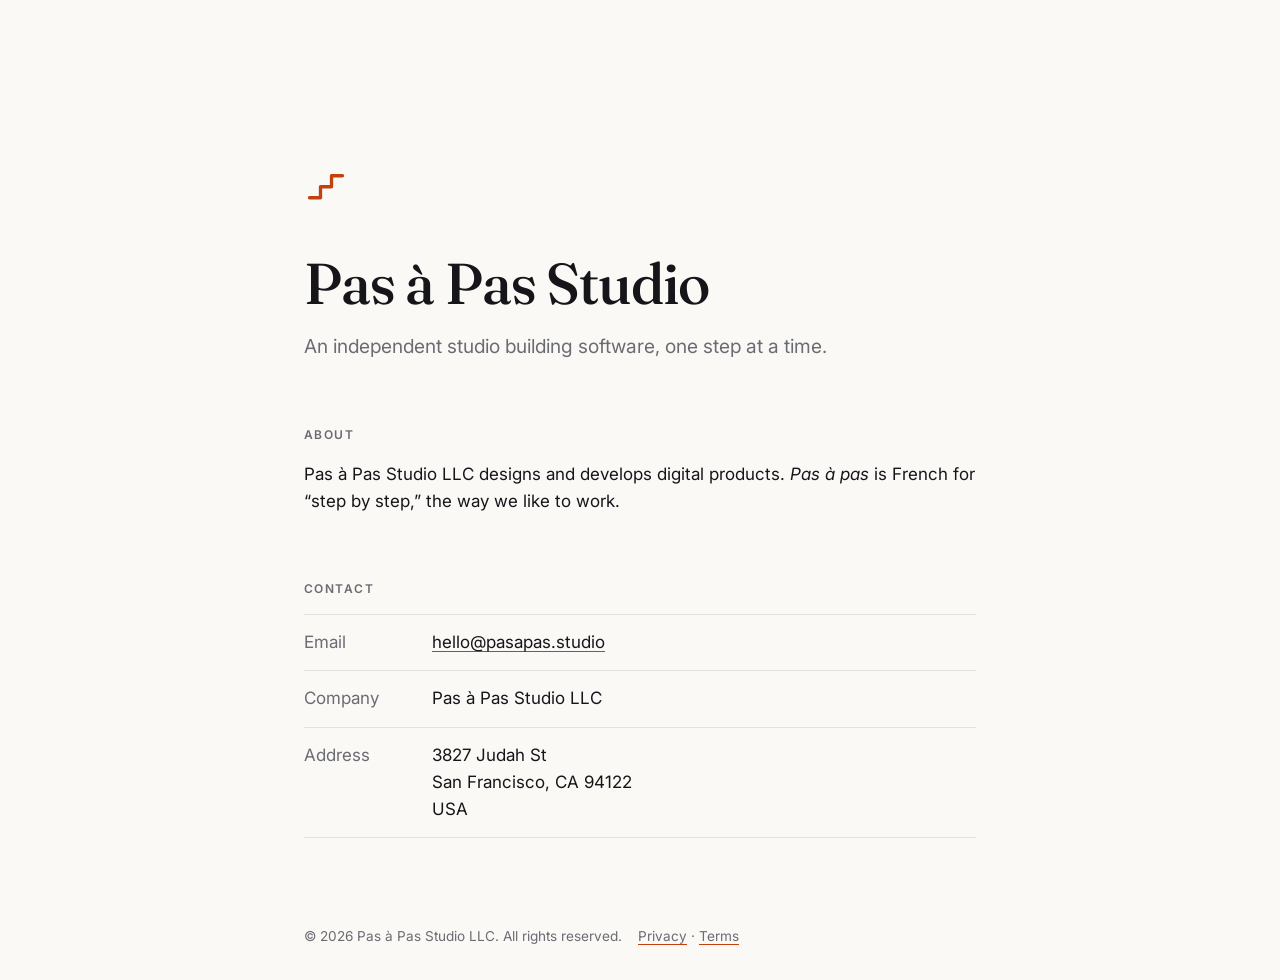
==== index.html @ b32f09d1 "Initial commit" ====
<!doctype html>
<html lang="en">
<head>
  <meta charset="utf-8">
  <meta name="viewport" content="width=device-width, initial-scale=1">
  <title>Pas à Pas Studio</title>
  <meta name="description" content="Pas à Pas Studio LLC. Step by step, we build software.">
  <link rel="canonical" href="https://pasapas.studio/">
  <meta property="og:title" content="Pas à Pas Studio">
  <meta property="og:description" content="Pas à Pas Studio LLC. Step by step, we build software.">
  <meta property="og:url" content="https://pasapas.studio/">
  <meta property="og:type" content="website">
  <link rel="icon" href="data:image/svg+xml,%3Csvg xmlns='http://www.w3.org/2000/svg' viewBox='0 0 32 32'%3E%3Crect width='32' height='32' rx='7' fill='%23111'/%3E%3Cpath d='M8 23h5v-5h5v-5h6' fill='none' stroke='%23fff' stroke-width='2.6' stroke-linecap='round' stroke-linejoin='round'/%3E%3C/svg%3E">
  <link rel="preconnect" href="https://fonts.googleapis.com">
  <link rel="preconnect" href="https://fonts.gstatic.com" crossorigin>
  <link href="https://fonts.googleapis.com/css2?family=Inter:wght@400;500;600&family=Fraunces:opsz,wght@9..144,500&display=swap" rel="stylesheet">
  <link rel="stylesheet" href="style.css">
</head>
<body>
  <main>
    <svg class="mark" viewBox="0 0 32 32" aria-hidden="true">
      <path d="M4 26h8v-8h8v-8h8" fill="none" stroke-width="2.4" stroke-linecap="round" stroke-linejoin="round"/>
    </svg>

    <h1>Pas à Pas Studio</h1>
    <!-- TODO: replace with what the company does -->
    <p class="tagline">An independent studio building software, one step at a time.</p>

    <section aria-labelledby="about">
      <h2 id="about">About</h2>
      <!-- TODO: short company description -->
      <p>Pas à Pas Studio LLC designs and develops digital products. <em>Pas à pas</em> is French for “step by step,” the way we like to work.</p>
    </section>

    <section aria-labelledby="contact">
      <h2 id="contact">Contact</h2>
      <dl>
        <dt>Email</dt>
        <dd><a href="mailto:hello@pasapas.studio">hello@pasapas.studio</a></dd><!-- TODO: confirm address -->
        <dt>Company</dt>
        <dd>Pas à Pas Studio LLC</dd>
        <dt>Address</dt>
        <dd><address style="font-style: normal">3827 Judah St<br>San Francisco, CA 94122<br>USA</address></dd>
      </dl>
    </section>
  </main>

  <footer>
    © <span id="y">2026</span> Pas à Pas Studio LLC. All rights reserved.
    <nav><a href="privacy.html">Privacy</a> · <a href="terms.html">Terms</a></nav>
  </footer>
  <script>document.getElementById('y').textContent = new Date().getFullYear();</script>
</body>
</html>
---- style.css ----
:root {
  --bg: #faf9f6;
  --fg: #16161a;
  --muted: #6b6b73;
  --line: #e4e2dc;
  --accent: #c2410c;
}
@media (prefers-color-scheme: dark) {
  :root {
    --bg: #111113;
    --fg: #ececef;
    --muted: #9a9aa3;
    --line: #26262b;
    --accent: #fb923c;
  }
}
* { box-sizing: border-box; margin: 0; padding: 0; }
html { -webkit-text-size-adjust: 100%; }
body {
  background: var(--bg);
  color: var(--fg);
  font: 400 17px/1.6 Inter, system-ui, -apple-system, sans-serif;
  min-height: 100vh;
  display: flex;
  flex-direction: column;
}
main, footer {
  width: 100%;
  max-width: 720px;
  margin: 0 auto;
  padding: 0 24px;
}
main { flex: 1; padding-top: 18vh; padding-bottom: 64px; }
.mark { width: 44px; height: 44px; margin-bottom: 40px; }
.mark path { stroke: var(--accent); }
h1 {
  font-family: Fraunces, Georgia, serif;
  font-weight: 500;
  font-size: clamp(2.4rem, 7vw, 3.6rem);
  line-height: 1.05;
  letter-spacing: -0.02em;
}
.tagline { margin-top: 16px; font-size: 1.2rem; color: var(--muted); max-width: 32em; }
section { margin-top: 64px; }
h2 {
  font-size: 0.75rem;
  font-weight: 600;
  letter-spacing: 0.12em;
  text-transform: uppercase;
  color: var(--muted);
  margin-bottom: 16px;
}
dl {
  display: grid;
  grid-template-columns: 8rem 1fr;
  border-top: 1px solid var(--line);
}
dt, dd { padding: 14px 0; border-bottom: 1px solid var(--line); }
dt { color: var(--muted); }
a { color: var(--fg); text-decoration-color: var(--accent); text-underline-offset: 3px; }
a:hover { color: var(--accent); }
footer {
  padding-top: 24px;
  padding-bottom: 32px;
  font-size: 0.85rem;
  color: var(--muted);
}
@media (max-width: 520px) {
  dl { grid-template-columns: 1fr; }
  dt { padding-bottom: 0; border-bottom: 0; }
  dd { padding-top: 2px; }
}

/* Long-form pages */
.back { display: inline-block; margin-bottom: 40px; font-size: 0.9rem; color: var(--muted); text-decoration: none; }
.back:hover { color: var(--accent); }
.doc h1 { font-size: clamp(2rem, 6vw, 2.8rem); }
.doc .meta { margin-top: 12px; color: var(--muted); font-size: 0.95rem; }
.doc section { margin-top: 48px; }
.doc h2 { margin-bottom: 12px; }
.doc h3 { font-size: 1rem; font-weight: 600; margin: 20px 0 6px; }
.doc p + p, .doc p + ul, .doc ul + p { margin-top: 12px; }
.doc ul { padding-left: 1.2em; }
.doc li { margin-top: 6px; }
footer a { color: var(--muted); }
footer nav { display: inline; margin-left: 12px; }
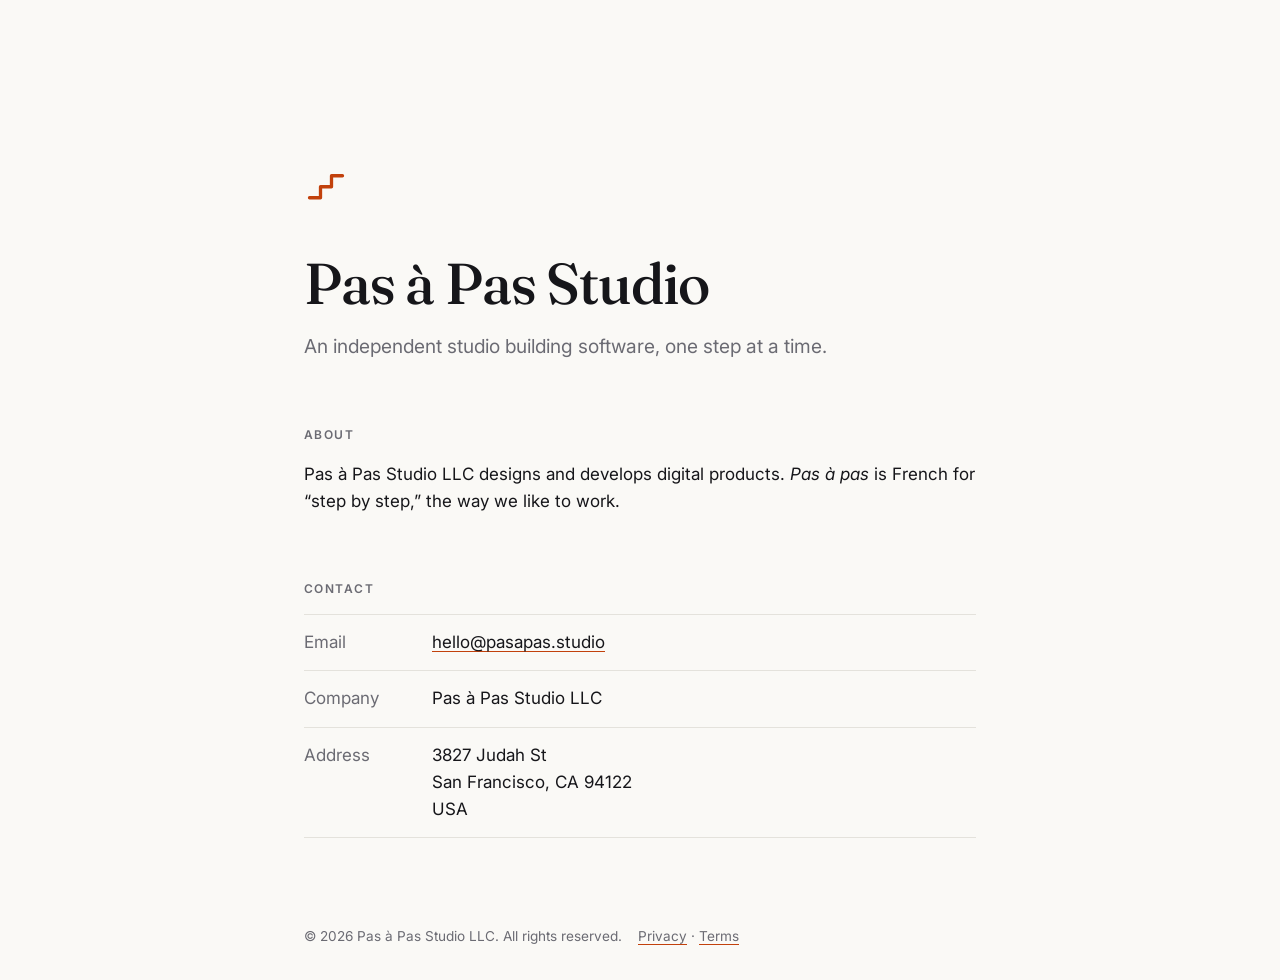
==== commit c1a2477d: "Add step-by-step animations and footprint trail Staircase logo draws itself one step at a time, tagl" ====
--- a/index.html
+++ b/index.html
@@ -49,6 +49,40 @@
     © <span id="y">2026</span> Pas à Pas Studio LLC. All rights reserved.
     <nav><a href="privacy.html">Privacy</a> · <a href="terms.html">Terms</a></nav>
   </footer>
-  <script>document.getElementById('y').textContent = new Date().getFullYear();</script>
+  <script>
+    document.getElementById('y').textContent = new Date().getFullYear();
+
+    // Tagline arrives one word at a time.
+    const tagline = document.querySelector('.tagline');
+    tagline.innerHTML = tagline.textContent.trim().split(/\s+/)
+      .map((w, i) => `<span class="w" style="animation-delay:${1.2 + i * 0.12}s">${w}</span>`)
+      .join(' ');
+
+    // Pointer leaves a trail of footprints ("pas" = footstep).
+    if (!matchMedia('(prefers-reduced-motion: reduce)').matches) {
+      const STRIDE = 34, SPREAD = 6;
+      const svg = '<svg viewBox="0 0 10 20"><ellipse cx="5" cy="6" rx="4" ry="5.5"/><ellipse cx="5" cy="16" rx="3" ry="3.5"/></svg>';
+      let last = null, left = true;
+      addEventListener('pointermove', (e) => {
+        if (!last) { last = { x: e.clientX, y: e.clientY }; return; }
+        const dx = e.clientX - last.x, dy = e.clientY - last.y;
+        const dist = Math.hypot(dx, dy);
+        if (dist < STRIDE) return;
+        const a = Math.atan2(dy, dx);
+        const side = left ? -SPREAD : SPREAD;
+        const x = e.clientX + Math.cos(a + Math.PI / 2) * side;
+        const y = e.clientY + Math.sin(a + Math.PI / 2) * side;
+        const el = document.createElement('div');
+        el.className = 'print';
+        el.innerHTML = svg;
+        el.firstChild.style.cssText = 'width:100%;height:100%;display:block';
+        el.style.transform = `translate(${x}px, ${y}px) rotate(${a + Math.PI / 2}rad)`;
+        el.addEventListener('animationend', () => el.remove());
+        document.body.appendChild(el);
+        left = !left;
+        last = { x: e.clientX, y: e.clientY };
+      }, { passive: true });
+    }
+  </script>
 </body>
 </html>
--- a/style.css
+++ b/style.css
@@ -85,3 +85,27 @@
 footer a { color: var(--muted); }
 footer nav { display: inline; margin-left: 12px; }
 
+
+/* Fun: step-by-step motion */
+.mark path { stroke-dasharray: 40; stroke-dashoffset: 40; animation: draw 1s steps(5, end) 0.2s forwards; }
+@keyframes draw { to { stroke-dashoffset: 0; } }
+
+.tagline .w { display: inline-block; opacity: 0; transform: translateY(8px); animation: step-in 0.35s ease-out forwards; }
+@keyframes step-in { to { opacity: 1; transform: none; } }
+
+.print {
+  position: fixed;
+  left: 0; top: 0;
+  width: 10px; height: 20px;
+  margin: -10px 0 0 -5px;
+  pointer-events: none;
+  fill: var(--accent);
+  animation: fade 1.8s ease-in forwards;
+  z-index: 10;
+}
+@keyframes fade { from { opacity: 0.55; } to { opacity: 0; } }
+
+@media (prefers-reduced-motion: reduce) {
+  .mark path { animation: none; stroke-dashoffset: 0; }
+  .tagline .w { animation: none; opacity: 1; transform: none; }
+}
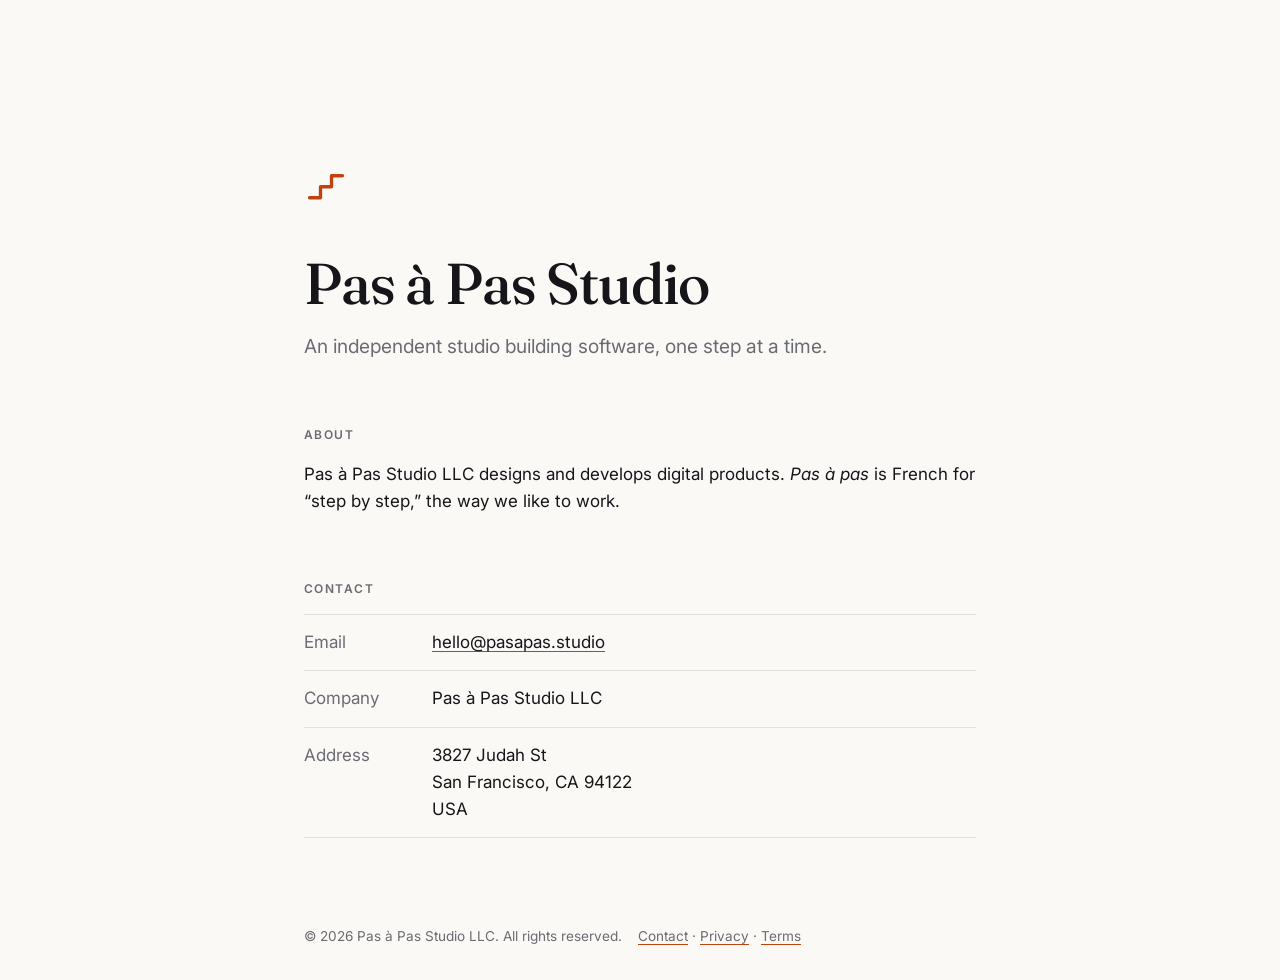
==== commit 95a62aca: "Add contact page Mailto links per topic (support, privacy, business) with prefilled subjects, mailin" ====
--- a/index.html
+++ b/index.html
@@ -47,7 +47,7 @@
 
   <footer>
     © <span id="y">2026</span> Pas à Pas Studio LLC. All rights reserved.
-    <nav><a href="privacy.html">Privacy</a> · <a href="terms.html">Terms</a></nav>
+    <nav><a href="contact.html">Contact</a> · <a href="privacy.html">Privacy</a> · <a href="terms.html">Terms</a></nav>
   </footer>
   <script>
     document.getElementById('y').textContent = new Date().getFullYear();
--- a/style.css
+++ b/style.css
@@ -82,6 +82,7 @@
 .doc p + p, .doc p + ul, .doc ul + p { margin-top: 12px; }
 .doc ul { padding-left: 1.2em; }
 .doc li { margin-top: 6px; }
+.doc .hint { color: var(--muted); font-size: 0.9rem; }
 footer a { color: var(--muted); }
 footer nav { display: inline; margin-left: 12px; }
 
